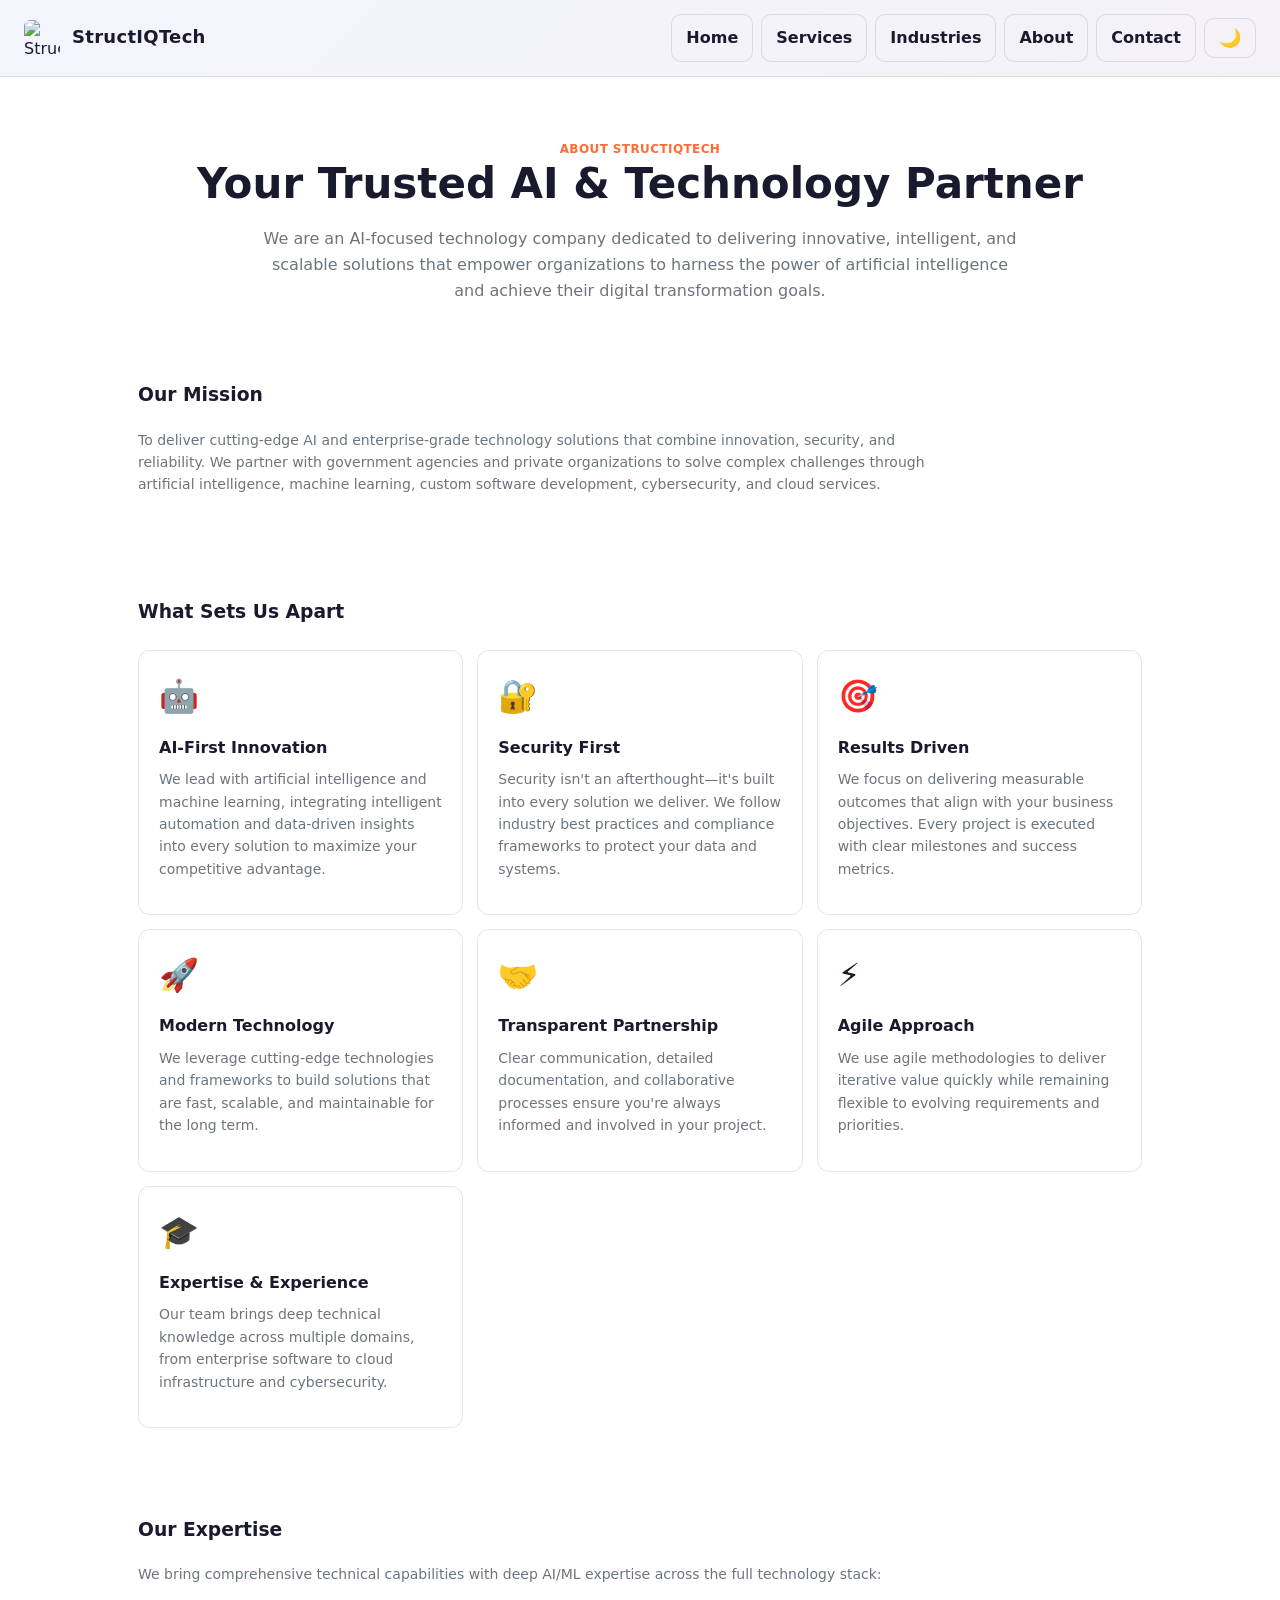
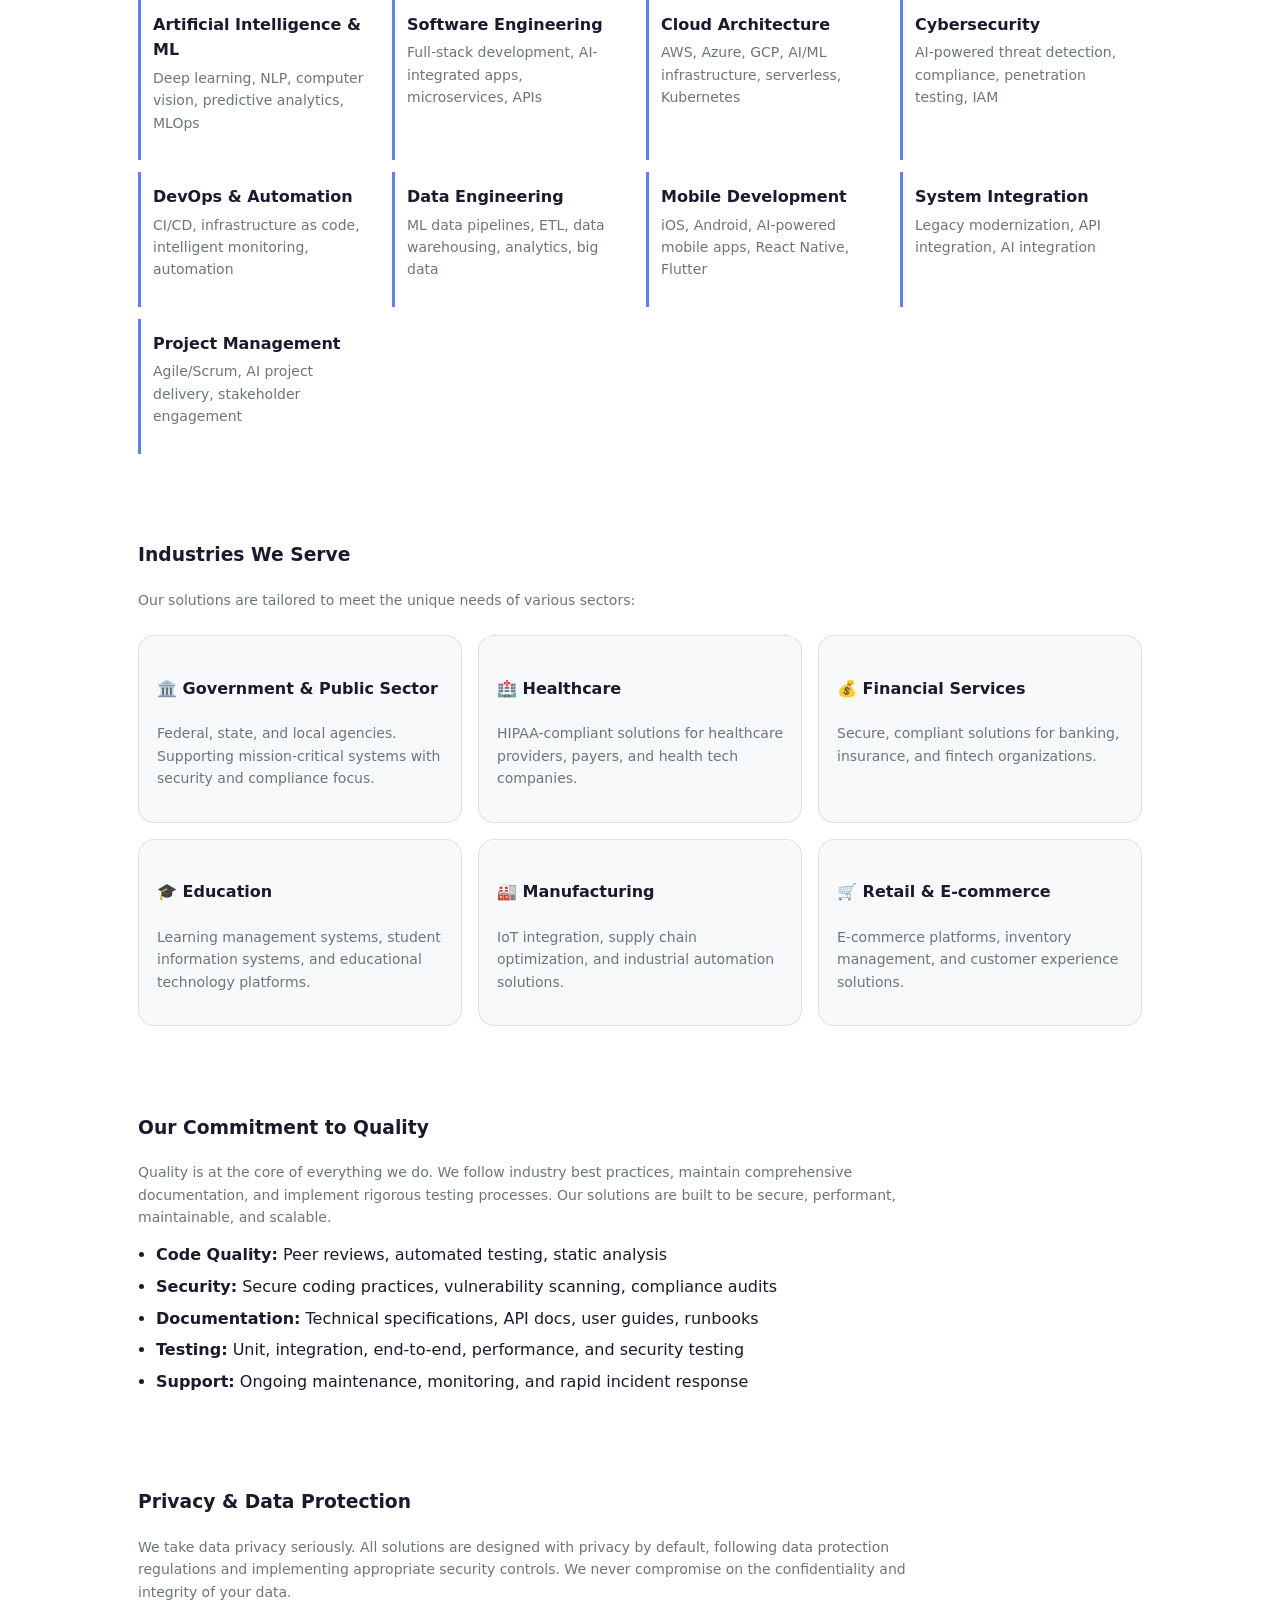
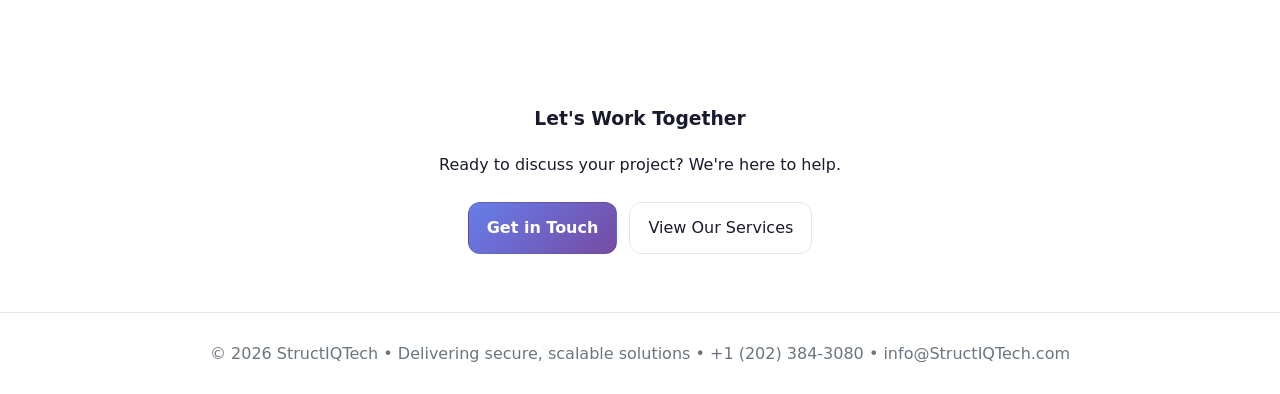
==== about/index.html @ 7bbbcb97 "first commit" ====
<!doctype html>
<html lang="en" data-theme="dark">
<head>
  <meta charset="utf-8">
  <meta name="viewport" content="width=device-width, initial-scale=1">
  <title>About Us — AI Innovation & Enterprise IT Solutions | StructIQTech</title>
  <meta name="description" content="Learn about StructIQTech, an AI-focused technology company delivering cutting-edge machine learning, enterprise software solutions, cybersecurity services, and IT consulting for government and private organizations.">
  <meta property="og:title" content="About StructIQTech — AI & Enterprise Technology Leader">
  <meta property="og:description" content="Your trusted technology partner for AI-powered, secure, and scalable solutions.">
  <meta property="og:type" content="website">
  <meta property="og:image" content="https://StructIQTech.com/assets/og-image.png">
  <meta property="og:url" content="https://StructIQTech.com/about/">
  <link rel="icon" type="image/x-icon" href="../favicon.ico">
  <link rel="apple-touch-icon" sizes="180x180" href="../favicon.ico">
  <link rel="stylesheet" href="../assets/css/styles.css">
  <script src="../assets/js/theme-toggle.js"></script>
  <style>
    .values-grid{display:grid;grid-template-columns:repeat(auto-fit,minmax(280px,1fr));gap:14px;margin-top:24px}
    .value-card{padding:20px;border:1px solid var(--border);border-radius:12px;background:rgba(255,255,255,.02)}
    .value-icon{font-size:32px;margin-bottom:12px}
    .stat-grid{display:grid;grid-template-columns:repeat(auto-fit,minmax(200px,1fr));gap:24px;margin-top:24px;text-align:center}
    .stat-item{padding:24px;border-radius:12px;background:rgba(102,126,234,.08);border:1px solid rgba(102,126,234,.3)}
    .stat-number{font-size:36px;font-weight:800;color:var(--primary);margin-bottom:8px}
    .expertise-list{display:grid;grid-template-columns:repeat(auto-fit,minmax(240px,1fr));gap:12px;margin-top:14px}
    .expertise-item{padding:12px;border-left:3px solid var(--primary);background:rgba(255,255,255,.02)}
  </style>
</head>
<body>
  <header class="nav">
    <div class="brand">
      <img src="../assets/images/StructIQTech-logo.svg" alt="StructIQTech Logo" class="logo">
      <h1>
  <a href="../" style="text-decoration: none; color: inherit;">
    StructIQTech
  </a>
</h1>
    </div>
    <button class="mobile-menu-toggle" aria-label="Open menu">☰</button>
    <nav>
      <a class="btn" href="../">Home</a>
      <a class="btn" href="../services/">Services</a>
      <a class="btn" href="../industries/">Industries</a>
      <a class="btn" href="../about/">About</a>
      <a class="btn" href="../contact/">Contact</a>
      <button class="theme-toggle" aria-label="Toggle theme" data-tooltip="Light Mode">
        <span class="theme-icon">☀️</span>
      </button>
    </nav>
  </header>

  <main class="container">
    <section class="hero" style="padding-top:34px">
      <span class="kicker">About StructIQTech</span>
      <h2>Your Trusted AI & Technology Partner</h2>
      <p class="sub">We are an AI-focused technology company dedicated to delivering innovative, intelligent, and scalable solutions that empower organizations to harness the power of artificial intelligence and achieve their digital transformation goals.</p>
    </section>

    <section class="section">
      <h3>Our Mission</h3>
      <p class="note" style="max-width:800px">To deliver cutting-edge AI and enterprise-grade technology solutions that combine innovation, security, and reliability. We partner with government agencies and private organizations to solve complex challenges through artificial intelligence, machine learning, custom software development, cybersecurity, and cloud services.</p>
    </section>

    <section class="section">
      <h3>What Sets Us Apart</h3>
      <div class="values-grid">
        <div class="value-card">
          <div class="value-icon">🤖</div>
          <strong>AI-First Innovation</strong>
          <p class="note" style="margin-top:8px">We lead with artificial intelligence and machine learning, integrating intelligent automation and data-driven insights into every solution to maximize your competitive advantage.</p>
        </div>
        <div class="value-card">
          <div class="value-icon">🔐</div>
          <strong>Security First</strong>
          <p class="note" style="margin-top:8px">Security isn't an afterthought—it's built into every solution we deliver. We follow industry best practices and compliance frameworks to protect your data and systems.</p>
        </div>
        <div class="value-card">
          <div class="value-icon">🎯</div>
          <strong>Results Driven</strong>
          <p class="note" style="margin-top:8px">We focus on delivering measurable outcomes that align with your business objectives. Every project is executed with clear milestones and success metrics.</p>
        </div>
        <div class="value-card">
          <div class="value-icon">🚀</div>
          <strong>Modern Technology</strong>
          <p class="note" style="margin-top:8px">We leverage cutting-edge technologies and frameworks to build solutions that are fast, scalable, and maintainable for the long term.</p>
        </div>
        <div class="value-card">
          <div class="value-icon">🤝</div>
          <strong>Transparent Partnership</strong>
          <p class="note" style="margin-top:8px">Clear communication, detailed documentation, and collaborative processes ensure you're always informed and involved in your project.</p>
        </div>
        <div class="value-card">
          <div class="value-icon">⚡</div>
          <strong>Agile Approach</strong>
          <p class="note" style="margin-top:8px">We use agile methodologies to deliver iterative value quickly while remaining flexible to evolving requirements and priorities.</p>
        </div>
        <div class="value-card">
          <div class="value-icon">🎓</div>
          <strong>Expertise & Experience</strong>
          <p class="note" style="margin-top:8px">Our team brings deep technical knowledge across multiple domains, from enterprise software to cloud infrastructure and cybersecurity.</p>
        </div>
      </div>
    </section>

    <section class="section">
      <h3>Our Expertise</h3>
      <p class="note">We bring comprehensive technical capabilities with deep AI/ML expertise across the full technology stack:</p>
      <div class="expertise-list">
        <div class="expertise-item">
          <strong>Artificial Intelligence & ML</strong>
          <p class="note" style="margin-top:4px">Deep learning, NLP, computer vision, predictive analytics, MLOps</p>
        </div>
        <div class="expertise-item">
          <strong>Software Engineering</strong>
          <p class="note" style="margin-top:4px">Full-stack development, AI-integrated apps, microservices, APIs</p>
        </div>
        <div class="expertise-item">
          <strong>Cloud Architecture</strong>
          <p class="note" style="margin-top:4px">AWS, Azure, GCP, AI/ML infrastructure, serverless, Kubernetes</p>
        </div>
        <div class="expertise-item">
          <strong>Cybersecurity</strong>
          <p class="note" style="margin-top:4px">AI-powered threat detection, compliance, penetration testing, IAM</p>
        </div>
        <div class="expertise-item">
          <strong>DevOps & Automation</strong>
          <p class="note" style="margin-top:4px">CI/CD, infrastructure as code, intelligent monitoring, automation</p>
        </div>
        <div class="expertise-item">
          <strong>Data Engineering</strong>
          <p class="note" style="margin-top:4px">ML data pipelines, ETL, data warehousing, analytics, big data</p>
        </div>
        <div class="expertise-item">
          <strong>Mobile Development</strong>
          <p class="note" style="margin-top:4px">iOS, Android, AI-powered mobile apps, React Native, Flutter</p>
        </div>
        <div class="expertise-item">
          <strong>System Integration</strong>
          <p class="note" style="margin-top:4px">Legacy modernization, API integration, AI integration</p>
        </div>
        <div class="expertise-item">
          <strong>Project Management</strong>
          <p class="note" style="margin-top:4px">Agile/Scrum, AI project delivery, stakeholder engagement</p>
        </div>
      </div>
    </section>

    <section class="section">
      <h3>Industries We Serve</h3>
      <p class="note">Our solutions are tailored to meet the unique needs of various sectors:</p>
      <div class="grid" style="margin-top:24px">
        <article class="card">
          <h4>🏛️ Government & Public Sector</h4>
          <p class="note">Federal, state, and local agencies. Supporting mission-critical systems with security and compliance focus.</p>
        </article>
        <article class="card">
          <h4>🏥 Healthcare</h4>
          <p class="note">HIPAA-compliant solutions for healthcare providers, payers, and health tech companies.</p>
        </article>
        <article class="card">
          <h4>💰 Financial Services</h4>
          <p class="note">Secure, compliant solutions for banking, insurance, and fintech organizations.</p>
        </article>
        <article class="card">
          <h4>🎓 Education</h4>
          <p class="note">Learning management systems, student information systems, and educational technology platforms.</p>
        </article>
        <article class="card">
          <h4>🏭 Manufacturing</h4>
          <p class="note">IoT integration, supply chain optimization, and industrial automation solutions.</p>
        </article>
        <article class="card">
          <h4>🛒 Retail & E-commerce</h4>
          <p class="note">E-commerce platforms, inventory management, and customer experience solutions.</p>
        </article>
      </div>
    </section>

    <section class="section">
      <h3>Our Commitment to Quality</h3>
      <p class="note" style="max-width:800px">Quality is at the core of everything we do. We follow industry best practices, maintain comprehensive documentation, and implement rigorous testing processes. Our solutions are built to be secure, performant, maintainable, and scalable.</p>
      
      <ul class="list" style="max-width:800px;margin-top:14px">
        <li><strong>Code Quality:</strong> Peer reviews, automated testing, static analysis</li>
        <li><strong>Security:</strong> Secure coding practices, vulnerability scanning, compliance audits</li>
        <li><strong>Documentation:</strong> Technical specifications, API docs, user guides, runbooks</li>
        <li><strong>Testing:</strong> Unit, integration, end-to-end, performance, and security testing</li>
        <li><strong>Support:</strong> Ongoing maintenance, monitoring, and rapid incident response</li>
      </ul>
    </section>

    <section class="section">
      <h3>Privacy & Data Protection</h3>
      <p class="note" style="max-width:800px">We take data privacy seriously. All solutions are designed with privacy by default, following data protection regulations and implementing appropriate security controls. We never compromise on the confidentiality and integrity of your data.</p>
    </section>

    <section class="section" style="text-align:center">
      <h3>Let's Work Together</h3>
      <p class="sub">Ready to discuss your project? We're here to help.</p>
      <div class="cta" style="justify-content:center;margin-top:24px">
        <a class="btn-primary" href="../contact/">Get in Touch</a>
        <a class="btn-ghost" href="../services/">View Our Services</a>
      </div>
    </section>
  </main>

  <footer class="footer">
    © <span id="y"></span> StructIQTech • Delivering secure, scalable solutions • <a href="tel:+12023843080" style="color:inherit;text-decoration:none;">+1 (202) 384-3080</a> • <a href="mailto:info@StructIQTech.com" style="color:inherit;text-decoration:none;">info@StructIQTech.com</a>
  </footer>
  <script>document.getElementById('y').textContent=(new Date).getFullYear()</script>
</body>
</html>
---- assets/css/styles.css ----
/* Theme Variables */
/* Dark Theme (Default) */
:root,
[data-theme="dark"]{
  --bg:#0b0e1a;
  --panel:#0e1324;
  --text:#e9edff;
  --muted:#a7b0d4;
  --brand1:#667eea;
  --brand2:#764ba2;
  --accent:#ff6b35;
  --border:rgba(255,255,255,0.08);
  --primary:#667eea;
}

/* Light Theme */
[data-theme="light"]{
  --bg:#ffffff;
  --panel:#f8f9fa;
  --text:#1a1a2e;
  --muted:#6c757d;
  --brand1:#667eea;
  --brand2:#764ba2;
  --accent:#ff6b35;
  --border:rgba(0,0,0,0.1);
  --primary:#667eea;
}

/* Theme Toggle Button */
.theme-toggle{
  background:rgba(255,255,255,.04);
  border:1px solid var(--border);
  border-radius:10px;
  padding:10px 14px;
  cursor:pointer;
  font-size:18px;
  transition:all 0.3s ease;
  display:flex;
  align-items:center;
  justify-content:center;
  min-width:48px;
  position:relative;
  font-weight:700;
}
.theme-toggle:hover{
  background:rgba(255,255,255,.09);
  transform:scale(1.05);
}
.theme-toggle:active{
  transform:scale(0.95);
}
.theme-toggle:hover::after{
  content:attr(data-tooltip);
  position:absolute;
  top:calc(100% + 8px);
  right:0;
  background:var(--panel);
  border:1px solid var(--border);
  border-radius:8px;
  padding:6px 12px;
  font-size:12px;
  white-space:nowrap;
  z-index:1000;
  box-shadow:0 4px 12px rgba(0,0,0,0.3);
}
.theme-icon{
  display:block;
  line-height:1;
}

/* Mobile Menu Toggle */
.mobile-menu-toggle{
  display:none;
  background:rgba(255,255,255,.04);
  border:1px solid var(--border);
  border-radius:10px;
  padding:10px 14px;
  cursor:pointer;
  font-size:24px;
  transition:all 0.3s ease;
  align-items:center;
  justify-content:center;
  min-width:48px;
  font-weight:700;
}
.mobile-menu-toggle:hover{
  background:rgba(255,255,255,.09);
}


*{box-sizing:border-box}
html,body{
  margin:0;
  padding:0;
  background:var(--bg);
  color:var(--text);
  font-family:Inter,system-ui,Segoe UI,Roboto,Helvetica,Arial,sans-serif;
  line-height:1.6;
  transition:background-color 0.3s ease, color 0.3s ease;
}
a{color:inherit;text-decoration:none}
.container{max-width:1100px;margin:0 auto;padding:24px}
.nav{
  display:flex;
  align-items:center;
  justify-content:space-between;
  padding:14px 24px;
  border-bottom:1px solid var(--border);
  background:linear-gradient(135deg,rgba(102,126,234,.08),rgba(118,75,162,.08));
  transition:background 0.3s ease, border-color 0.3s ease;
}
.nav nav{
  display:flex;
  align-items:center;
  gap:8px;
}
.brand{display:flex;gap:12px;align-items:center}
.logo{width:36px;height:36px;object-fit:contain;border-radius:6px}
.brand h1{font-size:18px;margin:0;font-weight:800;letter-spacing:.3px}
.nav a.btn{
  padding:10px 14px;
  border-radius:10px;
  border:1px solid var(--border);
  background:rgba(255,255,255,.04);
  font-weight:700;
  transition:background 0.3s ease, border-color 0.3s ease;
}
.nav a.btn:hover{background:rgba(255,255,255,.09)}

/* Mobile Navigation */
@media (max-width: 768px){
  .mobile-menu-toggle{
    display:flex;
  }
  .nav nav{
    position:absolute;
    top:100%;
    left:0;
    right:0;
    background:var(--panel);
    border-bottom:1px solid var(--border);
    flex-direction:column;
    align-items:stretch;
    gap:0;
    display:none;
    box-shadow:0 8px 24px rgba(0,0,0,0.3);
  }
  .nav nav.active{
    display:flex;
  }
  .nav{
    position:relative;
  }
  .nav a.btn{
    border-radius:0;
    border-left:none;
    border-right:none;
    border-top:none;
    padding:16px 24px;
  }
  .nav .theme-toggle{
    border-radius:0;
    border-left:none;
    border-right:none;
    border-top:none;
    padding:16px 24px;
  }
}

.hero{padding:60px 24px 24px;text-align:center}
.hero h2{font-size:42px;line-height:1.15;margin:0 0 10px}
.hero p{color:var(--muted);max-width:760px;margin:8px auto 0}
.cta{display:flex;gap:12px;justify-content:center;margin-top:22px;flex-wrap:wrap}
.btn-primary{background:linear-gradient(135deg,var(--brand1),var(--brand2));border:1px solid var(--border);color:#fff;padding:12px 18px;border-radius:12px;font-weight:800}
.btn-primary:hover{transform:translateY(-1px);box-shadow:0 10px 28px rgba(102,126,234,.35)}
.btn-ghost{border:1px solid var(--border);padding:12px 18px;border-radius:12px;color:var(--text)}
.section{padding:34px 24px}
.grid{display:grid;gap:16px;grid-template-columns:repeat(auto-fit,minmax(260px,1fr))}
.card{
  background:var(--panel);
  border:1px solid var(--border);
  border-radius:16px;
  padding:18px;
  transition:background 0.3s ease, border-color 0.3s ease;
}
.card h3{margin:4px 0 8px}
.badge{display:inline-block;padding:6px 10px;border-radius:999px;background:rgba(255,255,255,.06);border:1px solid var(--border);color:var(--muted);font-size:12px;font-weight:700;letter-spacing:.3px}
.features{display:grid;gap:12px;grid-template-columns:repeat(auto-fit,minmax(220px,1fr));margin-top:12px}
.feat{background:rgba(255,255,255,.03);border:1px solid var(--border);border-radius:14px;padding:14px}
.footer{border-top:1px solid var(--border);padding:28px 24px;color:var(--muted);text-align:center}
.hero .sub{display:inline-block;margin-top:8px}
img.responsive{max-width:100%;height:auto;border-radius:12px;border:1px solid var(--border)}
.kicker{color:var(--accent);font-weight:800;letter-spacing:.4px;text-transform:uppercase;font-size:12px}
.note{color:var(--muted);font-size:14px}
.list{margin:0;padding-left:18px}
.list li{margin:6px 0}
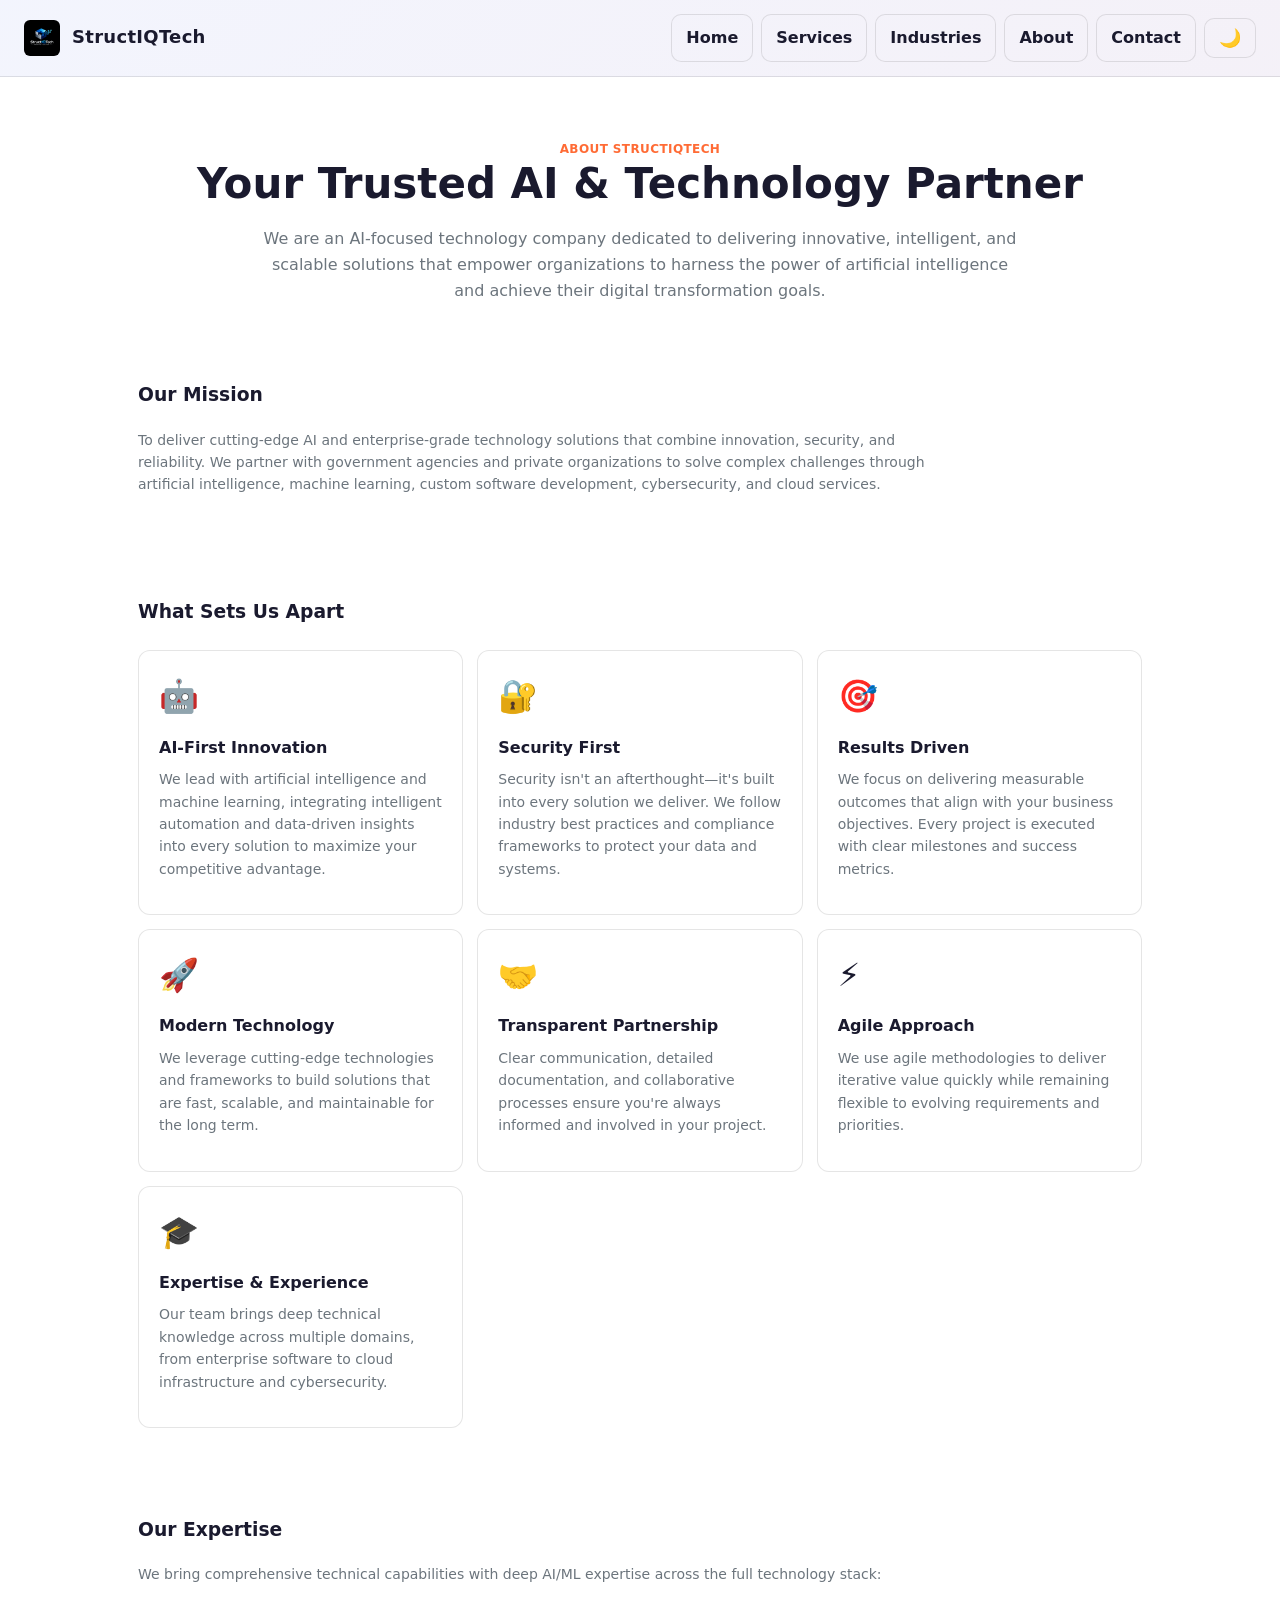
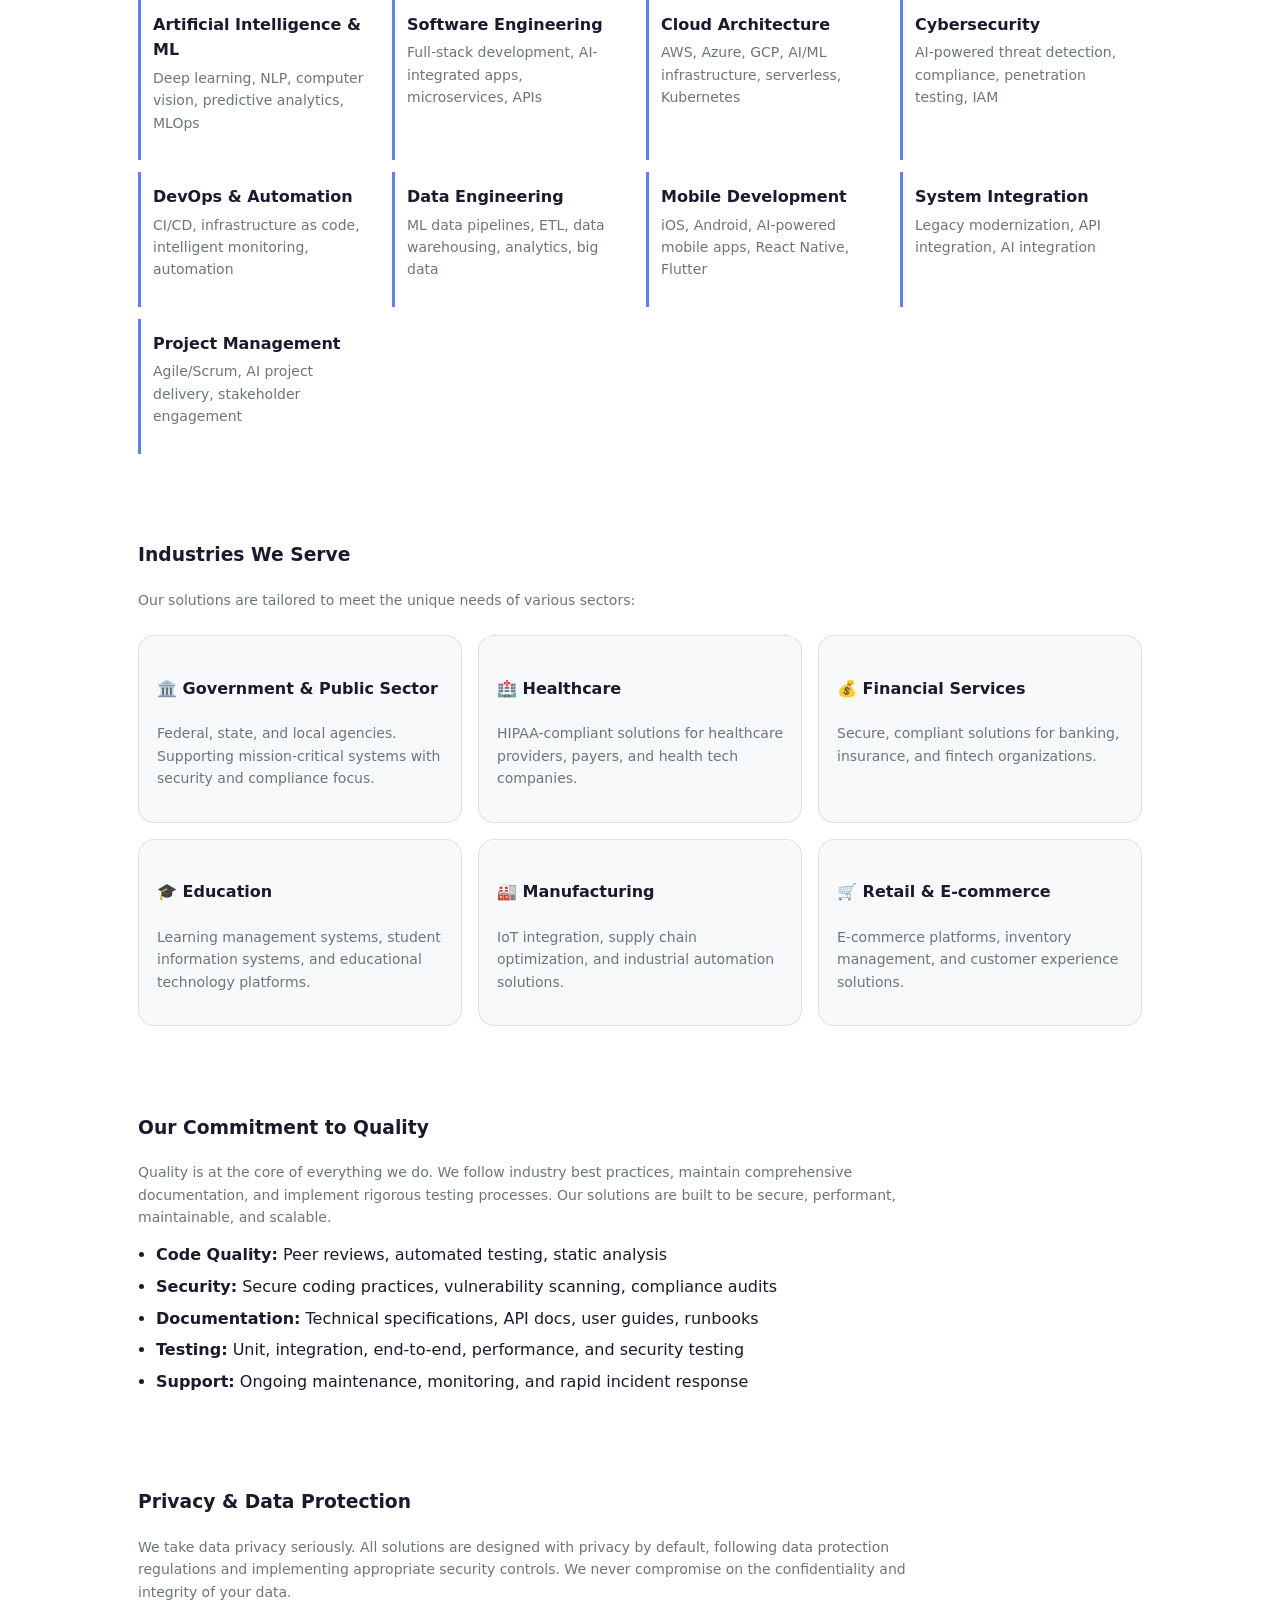
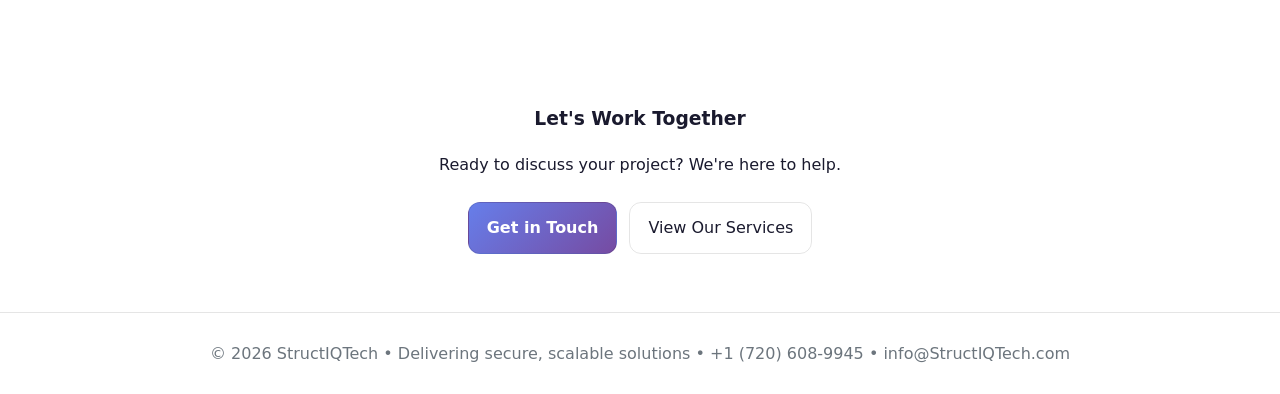
==== commit 58b82848: "update" ====
--- a/about/index.html
+++ b/about/index.html
@@ -28,7 +28,7 @@
 <body>
   <header class="nav">
     <div class="brand">
-      <img src="../assets/images/StructIQTech-logo.svg" alt="StructIQTech Logo" class="logo">
+      <img src="../assets/images/StructIQTech.svg" alt="StructIQTech Logo" class="logo">
       <h1>
   <a href="../" style="text-decoration: none; color: inherit;">
     StructIQTech
@@ -204,7 +204,7 @@
   </main>
 
   <footer class="footer">
-    © <span id="y"></span> StructIQTech • Delivering secure, scalable solutions • <a href="tel:+12023843080" style="color:inherit;text-decoration:none;">+1 (202) 384-3080</a> • <a href="mailto:info@StructIQTech.com" style="color:inherit;text-decoration:none;">info@StructIQTech.com</a>
+    © <span id="y"></span> StructIQTech • Delivering secure, scalable solutions • <a href="tel:+17206089945" style="color:inherit;text-decoration:none;">+1 (720) 608-9945</a> • <a href="mailto:info@StructIQTech.com" style="color:inherit;text-decoration:none;">info@StructIQTech.com</a>
   </footer>
   <script>document.getElementById('y').textContent=(new Date).getFullYear()</script>
 </body>
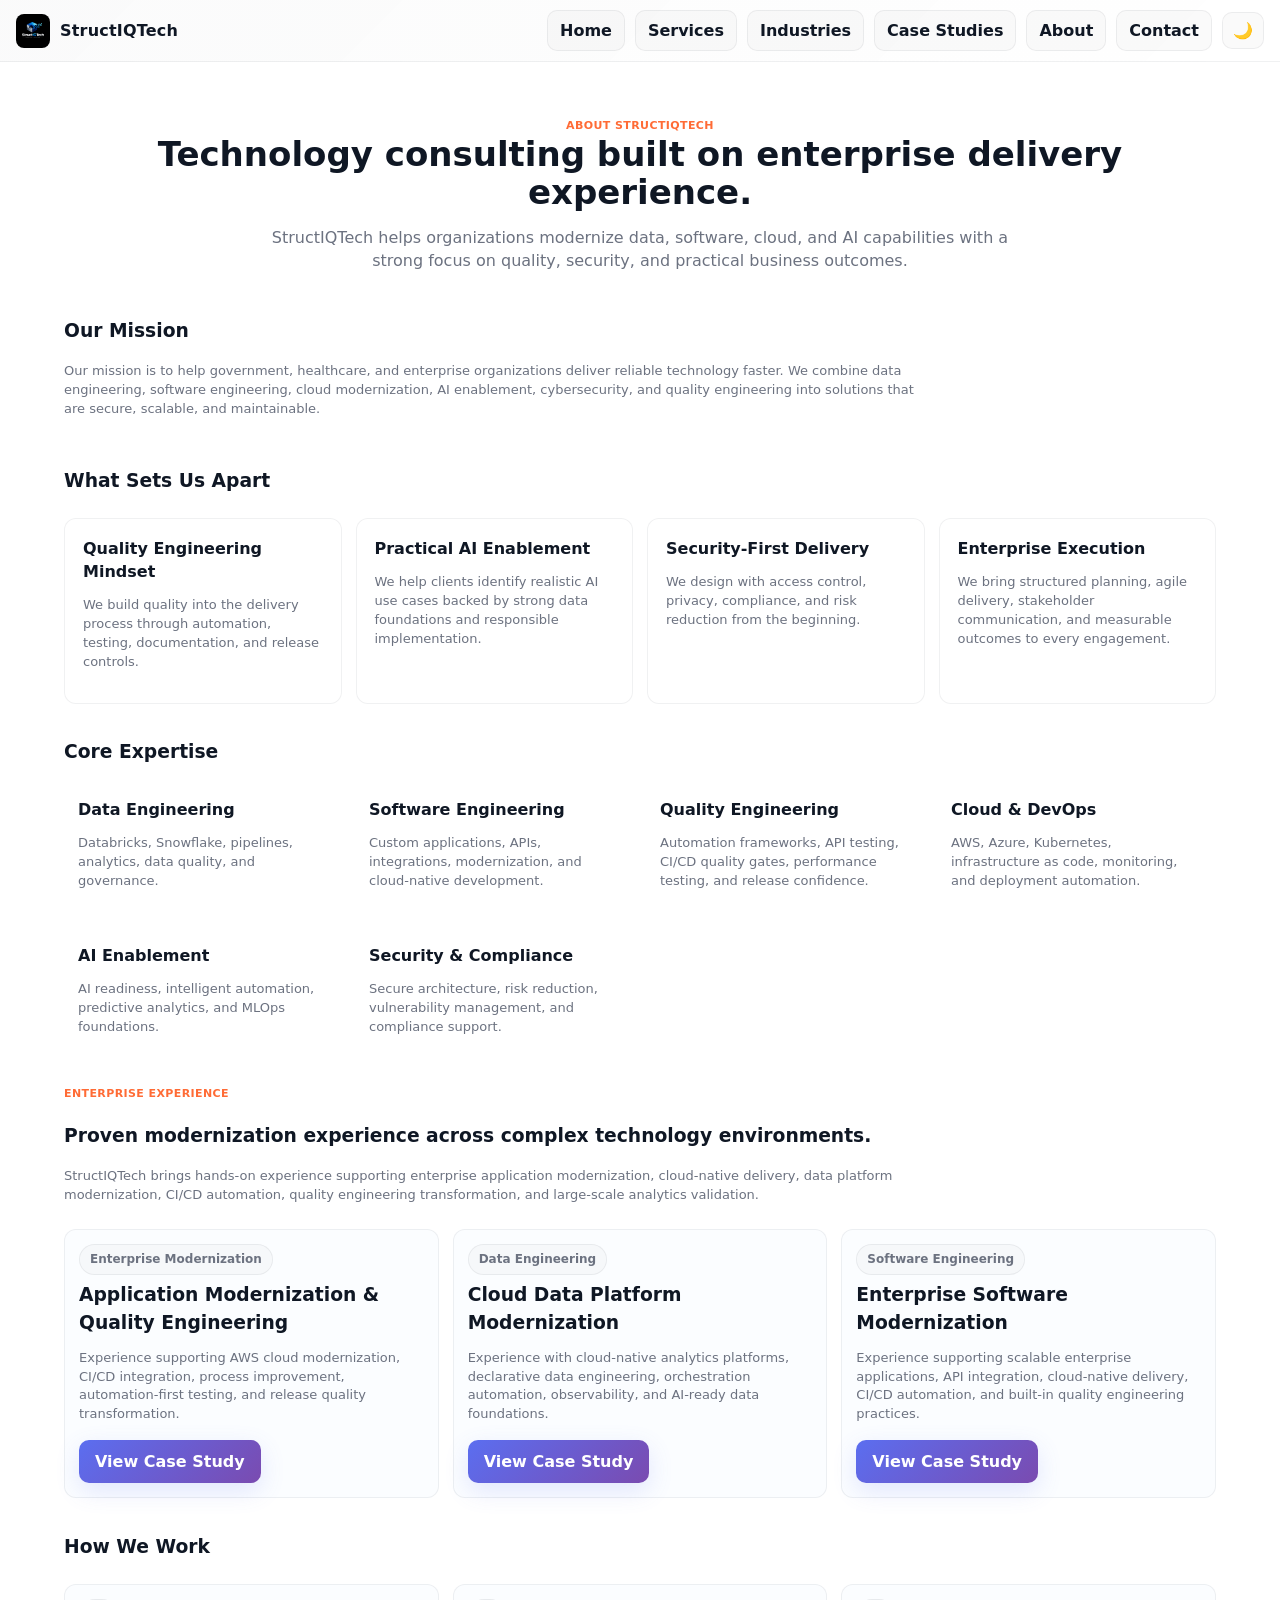
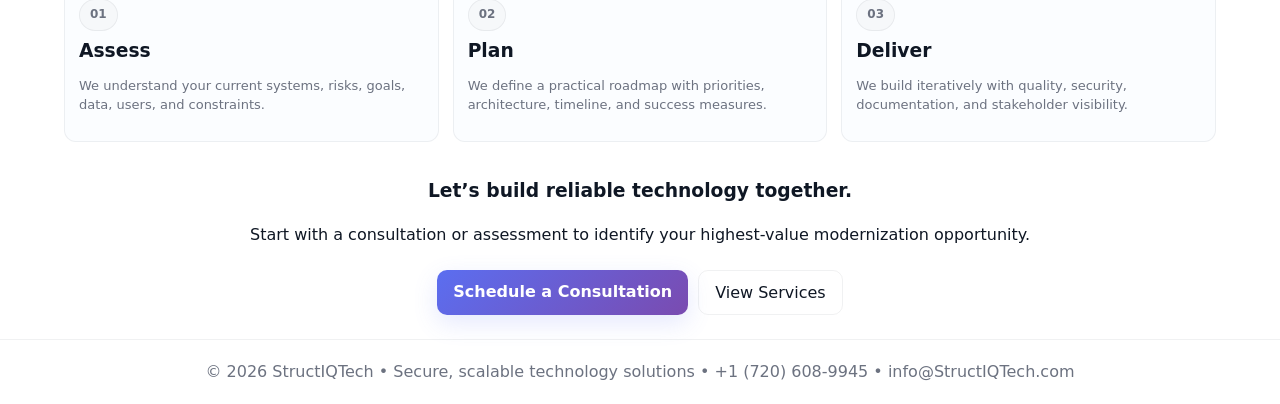
==== commit 901d2064: "update" ====
--- a/about/index.html
+++ b/about/index.html
@@ -3,10 +3,10 @@
 <head>
   <meta charset="utf-8">
   <meta name="viewport" content="width=device-width, initial-scale=1">
-  <title>About Us — AI Innovation & Enterprise IT Solutions | StructIQTech</title>
-  <meta name="description" content="Learn about StructIQTech, an AI-focused technology company delivering cutting-edge machine learning, enterprise software solutions, cybersecurity services, and IT consulting for government and private organizations.">
-  <meta property="og:title" content="About StructIQTech — AI & Enterprise Technology Leader">
-  <meta property="og:description" content="Your trusted technology partner for AI-powered, secure, and scalable solutions.">
+  <title>About — StructIQTech</title>
+  <meta name="description" content="StructIQTech is a technology consulting company helping organizations modernize data, software, cloud, and AI capabilities with enterprise-grade quality and security.">
+  <meta property="og:title" content="About StructIQTech">
+  <meta property="og:description" content="Focused technology consulting for data, software, cloud, AI, quality engineering, and security.">
   <meta property="og:type" content="website">
   <meta property="og:image" content="https://StructIQTech.com/assets/og-image.png">
   <meta property="og:url" content="https://StructIQTech.com/about/">
@@ -14,201 +14,127 @@
   <link rel="apple-touch-icon" sizes="180x180" href="../favicon.ico">
   <link rel="stylesheet" href="../assets/css/styles.css">
   <script src="../assets/js/theme-toggle.js"></script>
-  <style>
-    .values-grid{display:grid;grid-template-columns:repeat(auto-fit,minmax(280px,1fr));gap:14px;margin-top:24px}
-    .value-card{padding:20px;border:1px solid var(--border);border-radius:12px;background:rgba(255,255,255,.02)}
-    .value-icon{font-size:32px;margin-bottom:12px}
-    .stat-grid{display:grid;grid-template-columns:repeat(auto-fit,minmax(200px,1fr));gap:24px;margin-top:24px;text-align:center}
-    .stat-item{padding:24px;border-radius:12px;background:rgba(102,126,234,.08);border:1px solid rgba(102,126,234,.3)}
-    .stat-number{font-size:36px;font-weight:800;color:var(--primary);margin-bottom:8px}
-    .expertise-list{display:grid;grid-template-columns:repeat(auto-fit,minmax(240px,1fr));gap:12px;margin-top:14px}
-    .expertise-item{padding:12px;border-left:3px solid var(--primary);background:rgba(255,255,255,.02)}
-  </style>
+  <style>.values-grid{display:grid;grid-template-columns:repeat(auto-fit,minmax(260px,1fr));gap:14px;margin-top:24px}.value-card{padding:18px;border:1px solid var(--border);border-radius:12px;background:rgba(255,255,255,.02)}.expertise-list{display:grid;grid-template-columns:repeat(auto-fit,minmax(240px,1fr));gap:12px;margin-top:14px}.expertise-item{padding:14px;border-left:3px solid var(--primary);background:rgba(255,255,255,.02)}</style>
 </head>
 <body>
   <header class="nav">
-    <div class="brand">
-      <img src="../assets/images/StructIQTech.svg" alt="StructIQTech Logo" class="logo">
-      <h1>
-  <a href="../" style="text-decoration: none; color: inherit;">
-    StructIQTech
-  </a>
-</h1>
-    </div>
+    <div class="brand"><img src="../assets/images/StructIQTech.svg" alt="StructIQTech Logo" class="logo"><h1><a href="../" style="text-decoration:none;color:inherit">StructIQTech</a></h1></div>
     <button class="mobile-menu-toggle" aria-label="Open menu">☰</button>
-    <nav>
-      <a class="btn" href="../">Home</a>
-      <a class="btn" href="../services/">Services</a>
+    <nav><a class="btn" href="../">Home</a><a class="btn" href="../services/">Services</a>
       <a class="btn" href="../industries/">Industries</a>
+      <a class="btn" href="../case-studies/">Case Studies</a>
       <a class="btn" href="../about/">About</a>
       <a class="btn" href="../contact/">Contact</a>
-      <button class="theme-toggle" aria-label="Toggle theme" data-tooltip="Light Mode">
-        <span class="theme-icon">☀️</span>
-      </button>
-    </nav>
+      <button class="theme-toggle" aria-label="Toggle theme" data-tooltip="Light Mode"><span class="theme-icon">☀️</span></button></nav>
   </header>
 
   <main class="container">
     <section class="hero" style="padding-top:34px">
       <span class="kicker">About StructIQTech</span>
-      <h2>Your Trusted AI & Technology Partner</h2>
-      <p class="sub">We are an AI-focused technology company dedicated to delivering innovative, intelligent, and scalable solutions that empower organizations to harness the power of artificial intelligence and achieve their digital transformation goals.</p>
+      <h2>Technology consulting built on enterprise delivery experience.</h2>
+      <p class="sub">StructIQTech helps organizations modernize data, software, cloud, and AI capabilities with a strong focus on quality, security, and practical business outcomes.</p>
     </section>
 
     <section class="section">
       <h3>Our Mission</h3>
-      <p class="note" style="max-width:800px">To deliver cutting-edge AI and enterprise-grade technology solutions that combine innovation, security, and reliability. We partner with government agencies and private organizations to solve complex challenges through artificial intelligence, machine learning, custom software development, cybersecurity, and cloud services.</p>
+      <p class="note" style="max-width:850px">Our mission is to help government, healthcare, and enterprise organizations deliver reliable technology faster. We combine data engineering, software engineering, cloud modernization, AI enablement, cybersecurity, and quality engineering into solutions that are secure, scalable, and maintainable.</p>
     </section>
 
     <section class="section">
       <h3>What Sets Us Apart</h3>
       <div class="values-grid">
-        <div class="value-card">
-          <div class="value-icon">🤖</div>
-          <strong>AI-First Innovation</strong>
-          <p class="note" style="margin-top:8px">We lead with artificial intelligence and machine learning, integrating intelligent automation and data-driven insights into every solution to maximize your competitive advantage.</p>
-        </div>
-        <div class="value-card">
-          <div class="value-icon">🔐</div>
-          <strong>Security First</strong>
-          <p class="note" style="margin-top:8px">Security isn't an afterthought—it's built into every solution we deliver. We follow industry best practices and compliance frameworks to protect your data and systems.</p>
-        </div>
-        <div class="value-card">
-          <div class="value-icon">🎯</div>
-          <strong>Results Driven</strong>
-          <p class="note" style="margin-top:8px">We focus on delivering measurable outcomes that align with your business objectives. Every project is executed with clear milestones and success metrics.</p>
-        </div>
-        <div class="value-card">
-          <div class="value-icon">🚀</div>
-          <strong>Modern Technology</strong>
-          <p class="note" style="margin-top:8px">We leverage cutting-edge technologies and frameworks to build solutions that are fast, scalable, and maintainable for the long term.</p>
-        </div>
-        <div class="value-card">
-          <div class="value-icon">🤝</div>
-          <strong>Transparent Partnership</strong>
-          <p class="note" style="margin-top:8px">Clear communication, detailed documentation, and collaborative processes ensure you're always informed and involved in your project.</p>
-        </div>
-        <div class="value-card">
-          <div class="value-icon">⚡</div>
-          <strong>Agile Approach</strong>
-          <p class="note" style="margin-top:8px">We use agile methodologies to deliver iterative value quickly while remaining flexible to evolving requirements and priorities.</p>
-        </div>
-        <div class="value-card">
-          <div class="value-icon">🎓</div>
-          <strong>Expertise & Experience</strong>
-          <p class="note" style="margin-top:8px">Our team brings deep technical knowledge across multiple domains, from enterprise software to cloud infrastructure and cybersecurity.</p>
-        </div>
+        <div class="value-card"><strong>Quality Engineering Mindset</strong><p class="note">We build quality into the delivery process through automation, testing, documentation, and release controls.</p></div>
+        <div class="value-card"><strong>Practical AI Enablement</strong><p class="note">We help clients identify realistic AI use cases backed by strong data foundations and responsible implementation.</p></div>
+        <div class="value-card"><strong>Security-First Delivery</strong><p class="note">We design with access control, privacy, compliance, and risk reduction from the beginning.</p></div>
+        <div class="value-card"><strong>Enterprise Execution</strong><p class="note">We bring structured planning, agile delivery, stakeholder communication, and measurable outcomes to every engagement.</p></div>
       </div>
     </section>
 
     <section class="section">
-      <h3>Our Expertise</h3>
-      <p class="note">We bring comprehensive technical capabilities with deep AI/ML expertise across the full technology stack:</p>
+      <h3>Core Expertise</h3>
       <div class="expertise-list">
-        <div class="expertise-item">
-          <strong>Artificial Intelligence & ML</strong>
-          <p class="note" style="margin-top:4px">Deep learning, NLP, computer vision, predictive analytics, MLOps</p>
-        </div>
-        <div class="expertise-item">
-          <strong>Software Engineering</strong>
-          <p class="note" style="margin-top:4px">Full-stack development, AI-integrated apps, microservices, APIs</p>
-        </div>
-        <div class="expertise-item">
-          <strong>Cloud Architecture</strong>
-          <p class="note" style="margin-top:4px">AWS, Azure, GCP, AI/ML infrastructure, serverless, Kubernetes</p>
-        </div>
-        <div class="expertise-item">
-          <strong>Cybersecurity</strong>
-          <p class="note" style="margin-top:4px">AI-powered threat detection, compliance, penetration testing, IAM</p>
-        </div>
-        <div class="expertise-item">
-          <strong>DevOps & Automation</strong>
-          <p class="note" style="margin-top:4px">CI/CD, infrastructure as code, intelligent monitoring, automation</p>
-        </div>
-        <div class="expertise-item">
-          <strong>Data Engineering</strong>
-          <p class="note" style="margin-top:4px">ML data pipelines, ETL, data warehousing, analytics, big data</p>
-        </div>
-        <div class="expertise-item">
-          <strong>Mobile Development</strong>
-          <p class="note" style="margin-top:4px">iOS, Android, AI-powered mobile apps, React Native, Flutter</p>
-        </div>
-        <div class="expertise-item">
-          <strong>System Integration</strong>
-          <p class="note" style="margin-top:4px">Legacy modernization, API integration, AI integration</p>
-        </div>
-        <div class="expertise-item">
-          <strong>Project Management</strong>
-          <p class="note" style="margin-top:4px">Agile/Scrum, AI project delivery, stakeholder engagement</p>
-        </div>
+        <div class="expertise-item"><strong>Data Engineering</strong><p class="note">Databricks, Snowflake, pipelines, analytics, data quality, and governance.</p></div>
+        <div class="expertise-item"><strong>Software Engineering</strong><p class="note">Custom applications, APIs, integrations, modernization, and cloud-native development.</p></div>
+        <div class="expertise-item"><strong>Quality Engineering</strong><p class="note">Automation frameworks, API testing, CI/CD quality gates, performance testing, and release confidence.</p></div>
+        <div class="expertise-item"><strong>Cloud & DevOps</strong><p class="note">AWS, Azure, Kubernetes, infrastructure as code, monitoring, and deployment automation.</p></div>
+        <div class="expertise-item"><strong>AI Enablement</strong><p class="note">AI readiness, intelligent automation, predictive analytics, and MLOps foundations.</p></div>
+        <div class="expertise-item"><strong>Security & Compliance</strong><p class="note">Secure architecture, risk reduction, vulnerability management, and compliance support.</p></div>
+      </div>
+    </section>
+<section class="section">
+  <span class="kicker">Enterprise Experience</span>
+
+  <h3>
+    Proven modernization experience across complex technology environments.
+  </h3>
+
+  <p class="note" style="max-width:850px">
+    StructIQTech brings hands-on experience supporting enterprise application modernization,
+    cloud-native delivery, data platform modernization, CI/CD automation,
+    quality engineering transformation, and large-scale analytics validation.
+  </p>
+
+  <div class="grid" style="margin-top:24px">
+    <article class="card">
+      <span class="badge">Enterprise Modernization</span>
+      <h3>Application Modernization & Quality Engineering</h3>
+      <p class="note">
+        Experience supporting AWS cloud modernization, CI/CD integration,
+        process improvement, automation-first testing, and release quality transformation.
+      </p>
+      <div class="cta" style="justify-content:flex-start;margin-top:16px">
+        <a class="btn-primary" href="../case-studies/enterprise-application-modernization/">
+          View Case Study
+        </a>
+      </div>
+    </article>
+
+    <article class="card">
+      <span class="badge">Data Engineering</span>
+      <h3>Cloud Data Platform Modernization</h3>
+      <p class="note">
+        Experience with cloud-native analytics platforms, declarative data engineering,
+        orchestration automation, observability, and AI-ready data foundations.
+      </p>
+      <div class="cta" style="justify-content:flex-start;margin-top:16px">
+        <a class="btn-primary" href="../case-studies/data-platform-modernization/">
+          View Case Study
+        </a>
+      </div>
+    </article>
+
+    <article class="card">
+      <span class="badge">Software Engineering</span>
+      <h3>Enterprise Software Modernization</h3>
+      <p class="note">
+        Experience supporting scalable enterprise applications, API integration,
+        cloud-native delivery, CI/CD automation, and built-in quality engineering practices.
+      </p>
+      <div class="cta" style="justify-content:flex-start;margin-top:16px">
+        <a class="btn-primary" href="../case-studies/enterprise-software-modernization/">
+          View Case Study
+        </a>
+      </div>
+    </article>
+  </div>
+</section>
+    <section class="section">
+      <h3>How We Work</h3>
+      <div class="grid" style="margin-top:24px">
+        <article class="card"><span class="badge">01</span><h3>Assess</h3><p class="note">We understand your current systems, risks, goals, data, users, and constraints.</p></article>
+        <article class="card"><span class="badge">02</span><h3>Plan</h3><p class="note">We define a practical roadmap with priorities, architecture, timeline, and success measures.</p></article>
+        <article class="card"><span class="badge">03</span><h3>Deliver</h3><p class="note">We build iteratively with quality, security, documentation, and stakeholder visibility.</p></article>
       </div>
     </section>
 
-    <section class="section">
-      <h3>Industries We Serve</h3>
-      <p class="note">Our solutions are tailored to meet the unique needs of various sectors:</p>
-      <div class="grid" style="margin-top:24px">
-        <article class="card">
-          <h4>🏛️ Government & Public Sector</h4>
-          <p class="note">Federal, state, and local agencies. Supporting mission-critical systems with security and compliance focus.</p>
-        </article>
-        <article class="card">
-          <h4>🏥 Healthcare</h4>
-          <p class="note">HIPAA-compliant solutions for healthcare providers, payers, and health tech companies.</p>
-        </article>
-        <article class="card">
-          <h4>💰 Financial Services</h4>
-          <p class="note">Secure, compliant solutions for banking, insurance, and fintech organizations.</p>
-        </article>
-        <article class="card">
-          <h4>🎓 Education</h4>
-          <p class="note">Learning management systems, student information systems, and educational technology platforms.</p>
-        </article>
-        <article class="card">
-          <h4>🏭 Manufacturing</h4>
-          <p class="note">IoT integration, supply chain optimization, and industrial automation solutions.</p>
-        </article>
-        <article class="card">
-          <h4>🛒 Retail & E-commerce</h4>
-          <p class="note">E-commerce platforms, inventory management, and customer experience solutions.</p>
-        </article>
-      </div>
-    </section>
-
-    <section class="section">
-      <h3>Our Commitment to Quality</h3>
-      <p class="note" style="max-width:800px">Quality is at the core of everything we do. We follow industry best practices, maintain comprehensive documentation, and implement rigorous testing processes. Our solutions are built to be secure, performant, maintainable, and scalable.</p>
-      
-      <ul class="list" style="max-width:800px;margin-top:14px">
-        <li><strong>Code Quality:</strong> Peer reviews, automated testing, static analysis</li>
-        <li><strong>Security:</strong> Secure coding practices, vulnerability scanning, compliance audits</li>
-        <li><strong>Documentation:</strong> Technical specifications, API docs, user guides, runbooks</li>
-        <li><strong>Testing:</strong> Unit, integration, end-to-end, performance, and security testing</li>
-        <li><strong>Support:</strong> Ongoing maintenance, monitoring, and rapid incident response</li>
-      </ul>
-    </section>
-
-    <section class="section">
-      <h3>Privacy & Data Protection</h3>
-      <p class="note" style="max-width:800px">We take data privacy seriously. All solutions are designed with privacy by default, following data protection regulations and implementing appropriate security controls. We never compromise on the confidentiality and integrity of your data.</p>
-    </section>
-
     <section class="section" style="text-align:center">
-      <h3>Let's Work Together</h3>
-      <p class="sub">Ready to discuss your project? We're here to help.</p>
-      <div class="cta" style="justify-content:center;margin-top:24px">
-        <a class="btn-primary" href="../contact/">Get in Touch</a>
-        <a class="btn-ghost" href="../services/">View Our Services</a>
-      </div>
+      <h3>Let’s build reliable technology together.</h3>
+      <p class="sub">Start with a consultation or assessment to identify your highest-value modernization opportunity.</p>
+      <div class="cta" style="justify-content:center;margin-top:24px"><a class="btn-primary" href="../contact/">Schedule a Consultation</a><a class="btn-ghost" href="../services/">View Services</a></div>
     </section>
   </main>
 
-  <footer class="footer">
-    © <span id="y"></span> StructIQTech • Delivering secure, scalable solutions • <a href="tel:+17206089945" style="color:inherit;text-decoration:none;">+1 (720) 608-9945</a> • <a href="mailto:info@StructIQTech.com" style="color:inherit;text-decoration:none;">info@StructIQTech.com</a>
-  </footer>
+  <footer class="footer">© <span id="y"></span> StructIQTech • Secure, scalable technology solutions • <a href="tel:+17206089945" style="color:inherit;text-decoration:none;">+1 (720) 608-9945</a> • <a href="mailto:info@StructIQTech.com" style="color:inherit;text-decoration:none;">info@StructIQTech.com</a></footer>
   <script>document.getElementById('y').textContent=(new Date).getFullYear()</script>
 </body>
 </html>
-
-
-
--- a/assets/css/styles.css
+++ b/assets/css/styles.css
@@ -3,91 +3,30 @@
 :root,
 [data-theme="dark"]{
   --bg:#0b0e1a;
-  --panel:#0e1324;
+  --panel:#0f1724;
   --text:#e9edff;
-  --muted:#a7b0d4;
-  --brand1:#667eea;
-  --brand2:#764ba2;
+  --muted:#9aa6d6;
+  --brand1:#5b6ef0;
+  --brand2:#7a4bb0;
   --accent:#ff6b35;
-  --border:rgba(255,255,255,0.08);
-  --primary:#667eea;
+  --border:rgba(255,255,255,0.06);
+  --glass:rgba(255,255,255,0.03);
 }
 
 /* Light Theme */
 [data-theme="light"]{
   --bg:#ffffff;
-  --panel:#f8f9fa;
-  --text:#1a1a2e;
-  --muted:#6c757d;
-  --brand1:#667eea;
-  --brand2:#764ba2;
+  --panel:#fbfdff;
+  --text:#0f1724;
+  --muted:#6c7280;
+  --brand1:#5b6ef0;
+  --brand2:#7a4bb0;
   --accent:#ff6b35;
-  --border:rgba(0,0,0,0.1);
-  --primary:#667eea;
+  --border:rgba(15,23,36,0.06);
+  --glass:rgba(15,23,36,0.02);
 }
 
-/* Theme Toggle Button */
-.theme-toggle{
-  background:rgba(255,255,255,.04);
-  border:1px solid var(--border);
-  border-radius:10px;
-  padding:10px 14px;
-  cursor:pointer;
-  font-size:18px;
-  transition:all 0.3s ease;
-  display:flex;
-  align-items:center;
-  justify-content:center;
-  min-width:48px;
-  position:relative;
-  font-weight:700;
-}
-.theme-toggle:hover{
-  background:rgba(255,255,255,.09);
-  transform:scale(1.05);
-}
-.theme-toggle:active{
-  transform:scale(0.95);
-}
-.theme-toggle:hover::after{
-  content:attr(data-tooltip);
-  position:absolute;
-  top:calc(100% + 8px);
-  right:0;
-  background:var(--panel);
-  border:1px solid var(--border);
-  border-radius:8px;
-  padding:6px 12px;
-  font-size:12px;
-  white-space:nowrap;
-  z-index:1000;
-  box-shadow:0 4px 12px rgba(0,0,0,0.3);
-}
-.theme-icon{
-  display:block;
-  line-height:1;
-}
-
-/* Mobile Menu Toggle */
-.mobile-menu-toggle{
-  display:none;
-  background:rgba(255,255,255,.04);
-  border:1px solid var(--border);
-  border-radius:10px;
-  padding:10px 14px;
-  cursor:pointer;
-  font-size:24px;
-  transition:all 0.3s ease;
-  align-items:center;
-  justify-content:center;
-  min-width:48px;
-  font-weight:700;
-}
-.mobile-menu-toggle:hover{
-  background:rgba(255,255,255,.09);
-}
-
-
+/* Base */
 *{box-sizing:border-box}
 html,body{
   margin:0;
@@ -95,102 +34,93 @@
   background:var(--bg);
   color:var(--text);
   font-family:Inter,system-ui,Segoe UI,Roboto,Helvetica,Arial,sans-serif;
-  line-height:1.6;
-  transition:background-color 0.3s ease, color 0.3s ease;
+  line-height:1.45;
+  -webkit-font-smoothing:antialiased;
+  -moz-osx-font-smoothing:grayscale;
 }
 a{color:inherit;text-decoration:none}
-.container{max-width:1100px;margin:0 auto;padding:24px}
+img{display:block;max-width:100%;height:auto}
+.container{max-width:1200px;margin:0 auto;padding:16px}
+
+/* Header */
 .nav{
+  position:relative;
   display:flex;
   align-items:center;
   justify-content:space-between;
-  padding:14px 24px;
+  padding:10px 16px;
   border-bottom:1px solid var(--border);
-  background:linear-gradient(135deg,rgba(102,126,234,.08),rgba(118,75,162,.08));
-  transition:background 0.3s ease, border-color 0.3s ease;
+  background:linear-gradient(135deg,var(--glass),transparent);
+  z-index:1000;
 }
-.nav nav{
-  display:flex;
-  align-items:center;
-  gap:8px;
-}
-.brand{display:flex;gap:12px;align-items:center}
-.logo{width:36px;height:36px;object-fit:contain;border-radius:6px}
-.brand h1{font-size:18px;margin:0;font-weight:800;letter-spacing:.3px}
-.nav a.btn{
-  padding:10px 14px;
-  border-radius:10px;
-  border:1px solid var(--border);
-  background:rgba(255,255,255,.04);
-  font-weight:700;
-  transition:background 0.3s ease, border-color 0.3s ease;
-}
-.nav a.btn:hover{background:rgba(255,255,255,.09)}
+.nav nav{display:flex;align-items:center;gap:10px}
+.brand{display:flex;gap:10px;align-items:center}
+.logo{width:34px;height:34px;object-fit:contain;border-radius:8px}
+.brand h1{font-size:16px;margin:0;font-weight:800;letter-spacing:0.2px}
+.nav a.btn{padding:8px 12px;border-radius:10px;border:1px solid var(--border);background:var(--glass);font-weight:700}
+.nav a.btn:hover{transform:translateY(-2px)}
+
+/* Toggles */
+.theme-toggle,.mobile-menu-toggle{background:var(--glass);border:1px solid var(--border);border-radius:10px;padding:8px 10px;cursor:pointer;display:flex;align-items:center;justify-content:center}
+.theme-toggle{font-size:16px}
 
 /* Mobile Navigation */
-@media (max-width: 768px){
+.mobile-menu-toggle{
+  display:none;
+}
+
+@media (max-width:768px){
   .mobile-menu-toggle{
     display:flex;
   }
+
   .nav nav{
     position:absolute;
     top:100%;
     left:0;
     right:0;
+    width:100%;
     background:var(--panel);
+    border-top:1px solid var(--border);
     border-bottom:1px solid var(--border);
     flex-direction:column;
     align-items:stretch;
     gap:0;
     display:none;
-    box-shadow:0 8px 24px rgba(0,0,0,0.3);
+    padding:10px 0;
+    box-shadow:0 12px 30px rgba(0,0,0,.35);
+    z-index:999;
   }
+
   .nav nav.active{
     display:flex;
   }
-  .nav{
-    position:relative;
-  }
-  .nav a.btn{
-    border-radius:0;
-    border-left:none;
-    border-right:none;
-    border-top:none;
-    padding:16px 24px;
-  }
-  .nav .theme-toggle{
-    border-radius:0;
-    border-left:none;
-    border-right:none;
-    border-top:none;
-    padding:16px 24px;
-  }
 }
 
-.hero{padding:60px 24px 24px;text-align:center}
-.hero h2{font-size:42px;line-height:1.15;margin:0 0 10px}
-.hero p{color:var(--muted);max-width:760px;margin:8px auto 0}
-.cta{display:flex;gap:12px;justify-content:center;margin-top:22px;flex-wrap:wrap}
-.btn-primary{background:linear-gradient(135deg,var(--brand1),var(--brand2));border:1px solid var(--border);color:#fff;padding:12px 18px;border-radius:12px;font-weight:800}
-.btn-primary:hover{transform:translateY(-1px);box-shadow:0 10px 28px rgba(102,126,234,.35)}
-.btn-ghost{border:1px solid var(--border);padding:12px 18px;border-radius:12px;color:var(--text)}
-.section{padding:34px 24px}
-.grid{display:grid;gap:16px;grid-template-columns:repeat(auto-fit,minmax(260px,1fr))}
-.card{
-  background:var(--panel);
-  border:1px solid var(--border);
-  border-radius:16px;
-  padding:18px;
-  transition:background 0.3s ease, border-color 0.3s ease;
-}
-.card h3{margin:4px 0 8px}
-.badge{display:inline-block;padding:6px 10px;border-radius:999px;background:rgba(255,255,255,.06);border:1px solid var(--border);color:var(--muted);font-size:12px;font-weight:700;letter-spacing:.3px}
-.features{display:grid;gap:12px;grid-template-columns:repeat(auto-fit,minmax(220px,1fr));margin-top:12px}
-.feat{background:rgba(255,255,255,.03);border:1px solid var(--border);border-radius:14px;padding:14px}
-.footer{border-top:1px solid var(--border);padding:28px 24px;color:var(--muted);text-align:center}
-.hero .sub{display:inline-block;margin-top:8px}
-img.responsive{max-width:100%;height:auto;border-radius:12px;border:1px solid var(--border)}
-.kicker{color:var(--accent);font-weight:800;letter-spacing:.4px;text-transform:uppercase;font-size:12px}
-.note{color:var(--muted);font-size:14px}
+/* Hero */
+.hero{padding:36px 16px 18px;text-align:center}
+.hero h2{font-size:34px;line-height:1.12;margin:0 0 8px}
+.hero p{color:var(--muted);max-width:760px;margin:6px auto 0}
+.cta{display:flex;gap:10px;justify-content:center;margin-top:16px;flex-wrap:wrap}
+.btn-primary{background:linear-gradient(135deg,var(--brand1),var(--brand2));color:#fff;padding:10px 16px;border-radius:10px;font-weight:700;border:none;box-shadow:0 8px 24px rgba(91,110,240,0.16)}
+.btn-primary:hover{transform:translateY(-2px);box-shadow:0 14px 36px rgba(91,110,240,0.18)}
+.btn-ghost{border:1px solid var(--border);padding:10px 16px;border-radius:10px;color:var(--text);background:transparent}
+
+.section{padding:8px 8px}
+.grid{display:grid;gap:14px;grid-template-columns:repeat(auto-fit,minmax(240px,1fr))}
+.card{background:var(--panel);border:1px solid var(--border);border-radius:12px;padding:14px;transition:transform .22s ease,box-shadow .22s ease}
+.card:hover{transform:translateY(-6px);box-shadow:0 18px 40px rgba(2,6,23,0.35)}
+.card h3{margin:6px 0 8px}
+.badge{display:inline-block;padding:6px 10px;border-radius:999px;background:var(--glass);border:1px solid var(--border);color:var(--muted);font-size:12px;font-weight:700}
+.features{display:grid;gap:12px;grid-template-columns:repeat(auto-fit,minmax(200px,1fr));margin-top:12px}
+.feat{background:var(--glass);border:1px solid var(--border);border-radius:10px;padding:12px}
+.footer{border-top:1px solid var(--border);padding:20px 16px;color:var(--muted);text-align:center}
+.hero .sub{display:inline-block;margin-top:6px}
+.kicker{color:var(--accent);font-weight:800;letter-spacing:.4px;text-transform:uppercase;font-size:11px}
+.note{color:var(--muted);font-size:13px}
 .list{margin:0;padding-left:18px}
-.list li{margin:6px 0}+.list li{margin:6px 0}
+
+/* Utilities */
+.text-muted{color:var(--muted)}
+.small{font-size:13px}
